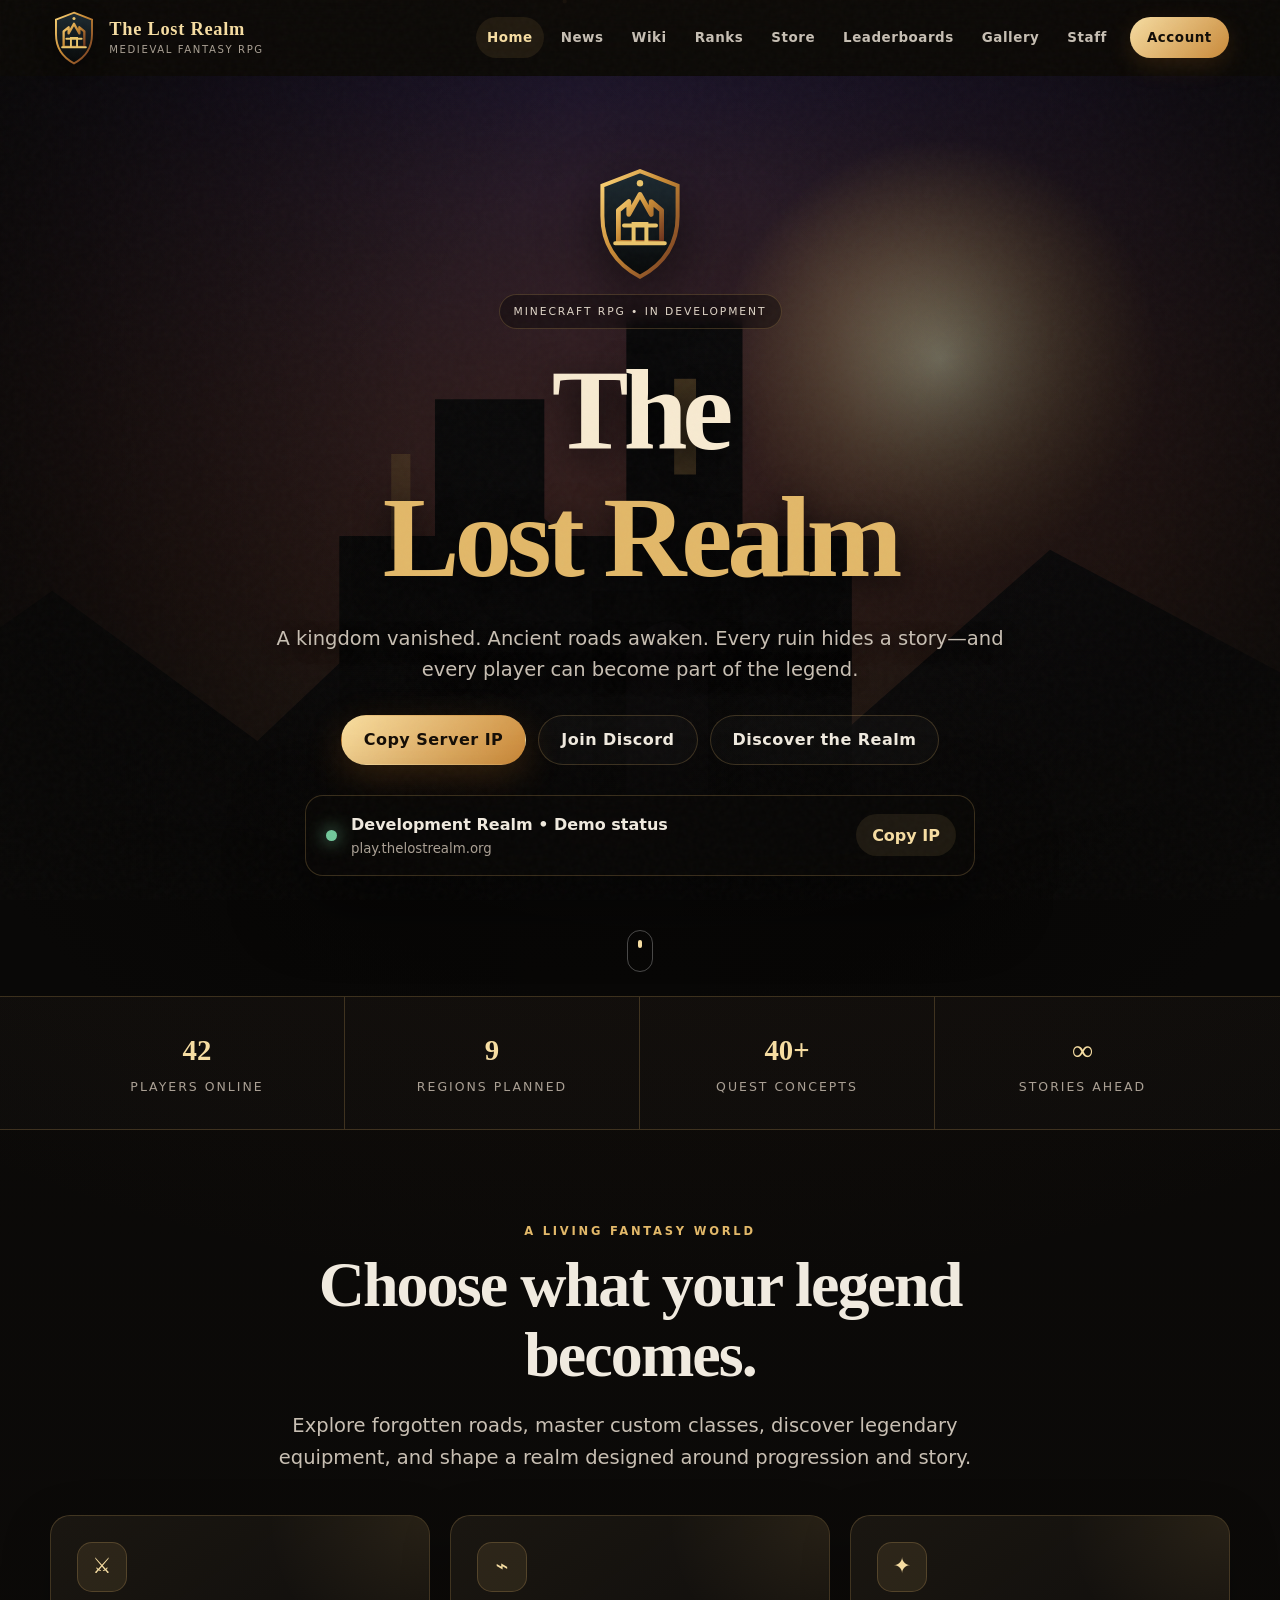
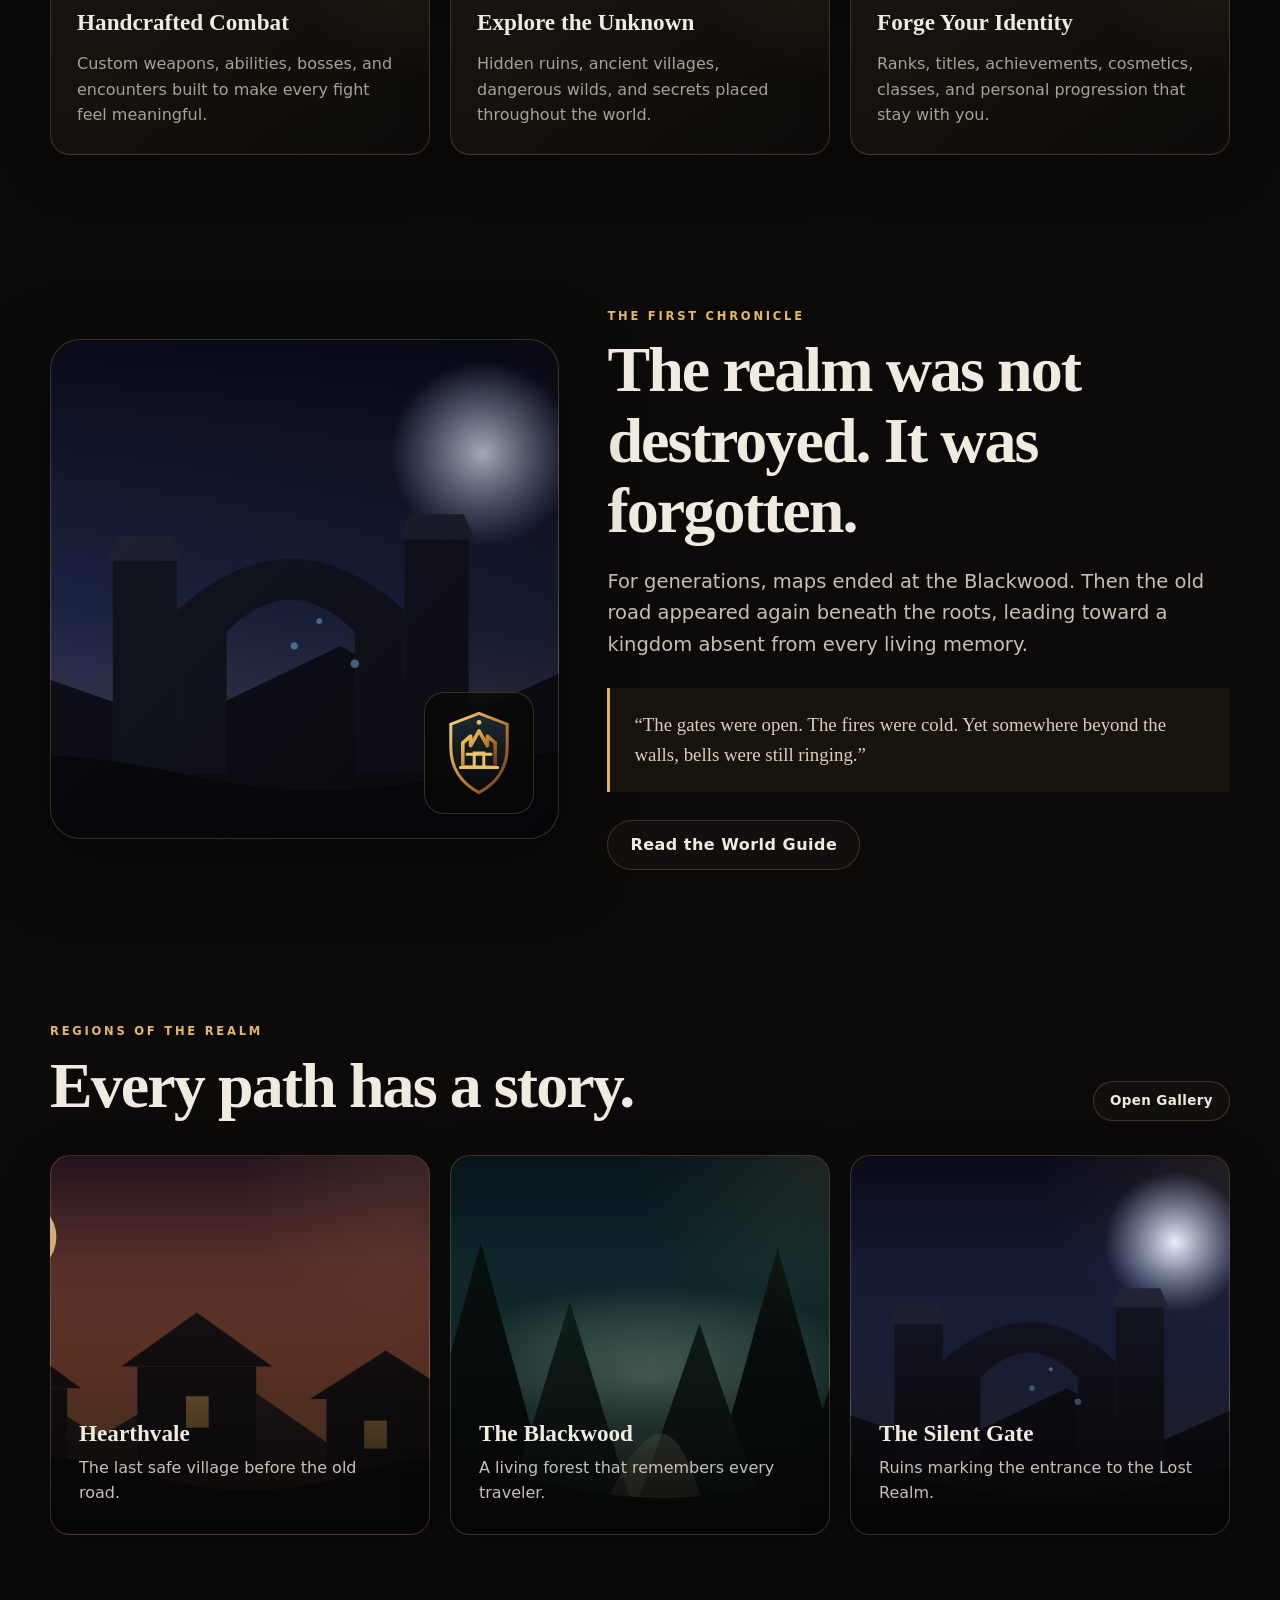
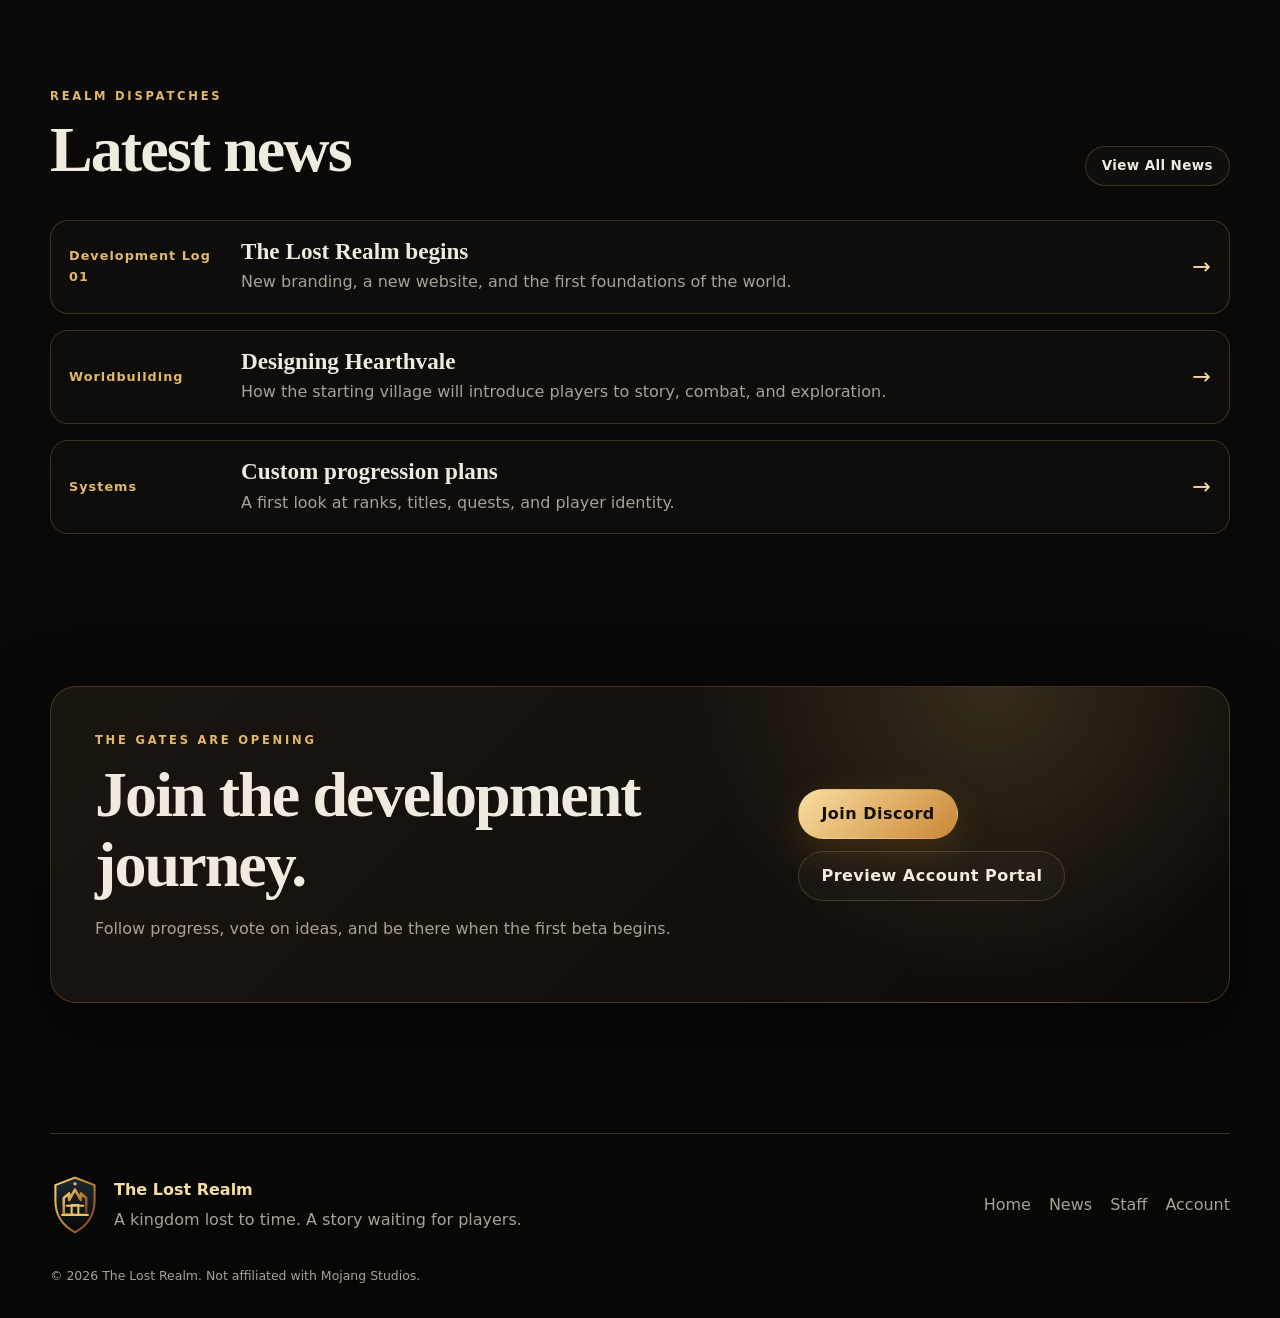
==== frontend/index.html @ c4fd6d27 "Add files via upload" ====
<!doctype html>
<html lang="en">
<head>
  <meta charset="utf-8">
  <meta name="viewport" content="width=device-width, initial-scale=1">
  <meta name="theme-color" content="#0d0a09">
  <meta name="description" content="The Lost Realm — a handcrafted medieval fantasy Minecraft RPG.">
  <title>Home | The Lost Realm</title>
  <link rel="icon" href="assets/img/favicon.svg" type="image/svg+xml">
  <link rel="stylesheet" href="assets/css/main.css">

</head>
<body class="home-page">
  <canvas id="ember-canvas" aria-hidden="true"></canvas>
  <div class="site-noise" aria-hidden="true"></div>

  <header class="site-header" id="site-header">
    <a class="brand" href="index.html" aria-label="The Lost Realm home">
      <img src="assets/img/crest.svg" alt="">
      <span>
        <strong>The Lost Realm</strong>
        <small>Medieval Fantasy RPG</small>
      </span>
    </a>

    <button class="nav-toggle" id="nav-toggle" aria-expanded="false" aria-controls="main-nav">
      <span></span><span></span><span></span>
      <span class="sr-only">Toggle navigation</span>
    </button>

    <nav class="main-nav" id="main-nav">
      <a class="active" href="index.html">Home</a><a href="news.html">News</a><a href="wiki.html">Wiki</a><a href="ranks.html">Ranks</a><a href="store.html">Store</a><a href="leaderboards.html">Leaderboards</a><a href="gallery.html">Gallery</a><a href="staff.html">Staff</a>
      <a class="account-link" href="account.html">Account</a>
    </nav>
  </header>

  <main>

<section class="hero">
  <div class="hero-content">
    <img class="hero-crest" src="assets/img/crest.svg" alt="">
    <span class="hero-kicker">Minecraft RPG • In Development</span>
    <h1>The <span>Lost Realm</span></h1>
    <p class="lead">A kingdom vanished. Ancient roads awaken. Every ruin hides a story—and every player can become part of the legend.</p>

    <div class="inline-actions hero-actions">
      <button class="button" data-copy-ip>Copy Server IP</button>
      <a class="button-ghost" data-discord href="#">Join Discord</a>
      <a class="button-ghost" href="#discover">Discover the Realm</a>
    </div>

    <div class="realm-status">
      <div class="status-main">
        <span class="status-orb" data-status-orb></span>
        <div class="status-copy">
          <strong data-server-status>Checking the realm...</strong>
          <small data-server-ip>play.thelostrealm.org</small>
        </div>
      </div>
      <button class="copy-ip" data-copy-ip>Copy IP</button>
    </div>
  </div>
  <a class="scroll-mark" href="#discover" aria-label="Scroll to discover"></a>
</section>

<section class="stat-strip">
  <div class="container stats">
    <div class="stat"><strong data-online-count>42</strong><span>Players Online</span></div>
    <div class="stat"><strong>9</strong><span>Regions Planned</span></div>
    <div class="stat"><strong>40+</strong><span>Quest Concepts</span></div>
    <div class="stat"><strong>∞</strong><span>Stories Ahead</span></div>
  </div>
</section>

<section class="section" id="discover">
  <div class="container">
    <div class="section-head center reveal">
      <p class="eyebrow">A living fantasy world</p>
      <h2>Choose what your legend becomes.</h2>
      <p class="lead">Explore forgotten roads, master custom classes, discover legendary equipment, and shape a realm designed around progression and story.</p>
    </div>

    <div class="grid-3">
      <article class="card reveal">
        <div class="card-icon">⚔</div>
        <h3>Handcrafted Combat</h3>
        <p>Custom weapons, abilities, bosses, and encounters built to make every fight feel meaningful.</p>
      </article>
      <article class="card reveal">
        <div class="card-icon">⌁</div>
        <h3>Explore the Unknown</h3>
        <p>Hidden ruins, ancient villages, dangerous wilds, and secrets placed throughout the world.</p>
      </article>
      <article class="card reveal">
        <div class="card-icon">✦</div>
        <h3>Forge Your Identity</h3>
        <p>Ranks, titles, achievements, cosmetics, classes, and personal progression that stay with you.</p>
      </article>
    </div>
  </div>
</section>

<section class="section compact">
  <div class="container lore-block">
    <div class="lore-art reveal">
      <img class="lore-seal" src="assets/img/crest.svg" alt="">
    </div>
    <div class="lore-copy reveal">
      <p class="eyebrow">The first chronicle</p>
      <h2>The realm was not destroyed. It was forgotten.</h2>
      <p class="lead">For generations, maps ended at the Blackwood. Then the old road appeared again beneath the roots, leading toward a kingdom absent from every living memory.</p>
      <blockquote>“The gates were open. The fires were cold. Yet somewhere beyond the walls, bells were still ringing.”</blockquote>
      <a class="button-ghost" href="wiki.html">Read the World Guide</a>
    </div>
  </div>
</section>

<section class="section">
  <div class="container">
    <div class="section-head reveal">
      <div>
        <p class="eyebrow">Regions of the realm</p>
        <h2>Every path has a story.</h2>
      </div>
      <a class="button-ghost button-small" href="gallery.html">Open Gallery</a>
    </div>

    <div class="grid-3">
      <article class="card scene-card reveal" style="background-image:url('assets/img/scene-village.svg')">
        <div><h3>Hearthvale</h3><p>The last safe village before the old road.</p></div>
      </article>
      <article class="card scene-card reveal" style="background-image:url('assets/img/scene-forest.svg')">
        <div><h3>The Blackwood</h3><p>A living forest that remembers every traveler.</p></div>
      </article>
      <article class="card scene-card reveal" style="background-image:url('assets/img/scene-ruins.svg')">
        <div><h3>The Silent Gate</h3><p>Ruins marking the entrance to the Lost Realm.</p></div>
      </article>
    </div>
  </div>
</section>

<section class="section compact">
  <div class="container">
    <div class="section-head reveal">
      <div>
        <p class="eyebrow">Realm dispatches</p>
        <h2>Latest news</h2>
      </div>
      <a class="button-ghost button-small" href="news.html">View All News</a>
    </div>

    <div class="news-list">
      <a class="news-row reveal" href="news.html">
        <time>Development Log 01</time>
        <div><h3>The Lost Realm begins</h3><p>New branding, a new website, and the first foundations of the world.</p></div>
        <span class="arrow">→</span>
      </a>
      <a class="news-row reveal" href="news.html">
        <time>Worldbuilding</time>
        <div><h3>Designing Hearthvale</h3><p>How the starting village will introduce players to story, combat, and exploration.</p></div>
        <span class="arrow">→</span>
      </a>
      <a class="news-row reveal" href="news.html">
        <time>Systems</time>
        <div><h3>Custom progression plans</h3><p>A first look at ranks, titles, quests, and player identity.</p></div>
        <span class="arrow">→</span>
      </a>
    </div>
  </div>
</section>

<section class="section">
  <div class="container cta-band reveal">
    <div>
      <p class="eyebrow">The gates are opening</p>
      <h2>Join the development journey.</h2>
      <p class="muted">Follow progress, vote on ideas, and be there when the first beta begins.</p>
    </div>
    <div class="inline-actions">
      <a class="button" data-discord href="#">Join Discord</a>
      <a class="button-ghost" href="account.html">Preview Account Portal</a>
    </div>
  </div>
</section>

  </main>

  <footer class="site-footer">
    <div>
      <img src="assets/img/crest.svg" alt="">
      <div>
        <strong>The Lost Realm</strong>
        <p>A kingdom lost to time. A story waiting for players.</p>
      </div>
    </div>
    <nav aria-label="Footer">
      <a href="index.html">Home</a>
      <a href="news.html">News</a>
      <a href="staff.html">Staff</a>
      <a href="account.html">Account</a>
    </nav>
    <p class="copyright">© <span id="year"></span> The Lost Realm. Not affiliated with Mojang Studios.</p>
  </footer>

  <div class="toast" id="toast" role="status" aria-live="polite"></div>

  <script src="assets/js/config.js"></script>
  <script src="assets/js/app.js"></script>

</body>
</html>
---- frontend/assets/css/main.css ----
:root {
  --bg: #090807;
  --bg-soft: #11100e;
  --panel: rgba(22, 19, 16, .86);
  --panel-strong: #191510;
  --line: rgba(226, 184, 105, .22);
  --gold: #e2b869;
  --gold-light: #f6dda2;
  --copper: #a95c36;
  --blue: #73b6c9;
  --green: #72c89b;
  --red: #d07063;
  --text: #f0eadf;
  --muted: #aaa094;
  --shadow: 0 24px 70px rgba(0,0,0,.52);
  --radius: 20px;
  --header-height: 76px;
}

* { box-sizing: border-box; }
html { scroll-behavior: smooth; }
body {
  margin: 0;
  min-height: 100vh;
  background:
    radial-gradient(circle at 50% -10%, rgba(133, 74, 37, .22), transparent 35%),
    linear-gradient(#090807, #0d0b09 55%, #070706);
  color: var(--text);
  font-family: Inter, ui-sans-serif, system-ui, -apple-system, BlinkMacSystemFont, "Segoe UI", sans-serif;
  line-height: 1.6;
  overflow-x: hidden;
}
body::before {
  content: "";
  position: fixed;
  inset: 0;
  pointer-events: none;
  background:
    linear-gradient(90deg, rgba(255,255,255,.018) 1px, transparent 1px),
    linear-gradient(rgba(255,255,255,.014) 1px, transparent 1px);
  background-size: 42px 42px;
  mask-image: linear-gradient(to bottom, black, transparent 80%);
  z-index: -1;
}
img { max-width: 100%; display: block; }
a { color: inherit; text-decoration: none; }
button, input, textarea, select { font: inherit; }
button { cursor: pointer; }
.sr-only { position: absolute; width: 1px; height: 1px; overflow: hidden; clip: rect(0,0,0,0); white-space: nowrap; }
.hidden { display: none !important; }

#ember-canvas {
  position: fixed;
  inset: 0;
  z-index: -3;
  width: 100%;
  height: 100%;
  pointer-events: none;
}
.site-noise {
  position: fixed;
  inset: 0;
  pointer-events: none;
  z-index: 999;
  opacity: .045;
  background-image: url("data:image/svg+xml,%3Csvg viewBox='0 0 180 180' xmlns='http://www.w3.org/2000/svg'%3E%3Cfilter id='n'%3E%3CfeTurbulence type='fractalNoise' baseFrequency='.9' numOctaves='4' stitchTiles='stitch'/%3E%3C/filter%3E%3Crect width='100%25' height='100%25' filter='url(%23n)' opacity='.55'/%3E%3C/svg%3E");
}

.site-header {
  position: sticky;
  top: 0;
  z-index: 50;
  min-height: var(--header-height);
  padding: 10px clamp(18px, 4vw, 64px);
  display: flex;
  align-items: center;
  justify-content: space-between;
  gap: 26px;
  background: rgba(8, 7, 6, .72);
  border-bottom: 1px solid transparent;
  backdrop-filter: blur(18px);
  transition: border-color .25s, background .25s;
}
.site-header.scrolled {
  border-color: var(--line);
  background: rgba(8, 7, 6, .9);
}
.brand { display: flex; align-items: center; gap: 12px; min-width: max-content; }
.brand img { width: 46px; height: 54px; filter: drop-shadow(0 6px 10px rgba(0,0,0,.45)); }
.brand span { display: grid; line-height: 1.08; }
.brand strong { font-family: Georgia, "Times New Roman", serif; color: var(--gold-light); font-size: 1.15rem; letter-spacing: .04em; }
.brand small { margin-top: 5px; color: var(--muted); text-transform: uppercase; letter-spacing: .16em; font-size: .63rem; }

.main-nav { display: flex; align-items: center; gap: 6px; }
.main-nav a {
  padding: 10px 11px;
  color: #c7bfb4;
  font-size: .84rem;
  font-weight: 700;
  letter-spacing: .04em;
  border-radius: 999px;
  transition: .2s ease;
}
.main-nav a:hover, .main-nav a.active { color: var(--gold-light); background: rgba(226,184,105,.09); }
.main-nav .account-link {
  margin-left: 6px;
  padding-inline: 17px;
  color: #120d07;
  background: linear-gradient(135deg, var(--gold-light), #c98939);
  box-shadow: 0 8px 24px rgba(183, 113, 38, .18);
}
.main-nav .account-link:hover { color: #120d07; transform: translateY(-1px); background: linear-gradient(135deg, #ffe7ac, #dfa44e); }

.nav-toggle { display: none; border: 0; background: transparent; padding: 9px; }
.nav-toggle span:not(.sr-only) { display: block; width: 25px; height: 2px; margin: 5px; background: var(--gold-light); transition: .2s; }

main { min-height: 70vh; }
.container { width: min(1180px, calc(100% - 36px)); margin-inline: auto; }
.narrow { width: min(850px, calc(100% - 36px)); margin-inline: auto; }
.section { padding: 92px 0; position: relative; }
.section.compact { padding: 60px 0; }
.section-head { display: flex; justify-content: space-between; align-items: end; gap: 24px; margin-bottom: 34px; }
.section-head.center { text-align: center; display: block; max-width: 760px; margin-inline: auto; margin-bottom: 42px; }
.eyebrow {
  color: var(--gold);
  font-size: .72rem;
  font-weight: 900;
  text-transform: uppercase;
  letter-spacing: .24em;
  margin: 0 0 10px;
}
h1, h2, h3, h4 { font-family: Georgia, "Times New Roman", serif; line-height: 1.1; margin: 0; }
h1 { font-size: clamp(3.2rem, 9vw, 7.8rem); letter-spacing: -.045em; }
h2 { font-size: clamp(2.1rem, 5vw, 4rem); letter-spacing: -.03em; }
h3 { font-size: 1.45rem; }
.lead { color: #c8bfb3; font-size: clamp(1rem, 2vw, 1.22rem); max-width: 730px; }
.muted { color: var(--muted); }
.gold { color: var(--gold-light); }

.button, .button-ghost, .button-small {
  display: inline-flex;
  align-items: center;
  justify-content: center;
  gap: 9px;
  min-height: 50px;
  padding: 0 22px;
  border-radius: 999px;
  border: 1px solid transparent;
  font-weight: 900;
  letter-spacing: .03em;
  transition: .22s ease;
}
.button {
  color: #150e07;
  background: linear-gradient(135deg, #f8dea0, #ca8736);
  box-shadow: 0 12px 36px rgba(178, 105, 31, .26);
}
.button:hover { transform: translateY(-2px); box-shadow: 0 18px 42px rgba(178,105,31,.34); }
.button-ghost { color: var(--text); border-color: var(--line); background: rgba(255,255,255,.025); }
.button-ghost:hover { border-color: rgba(226,184,105,.55); background: rgba(226,184,105,.08); transform: translateY(-2px); }
.button-small { min-height: 40px; padding-inline: 16px; font-size: .84rem; }
.inline-actions { display: flex; flex-wrap: wrap; gap: 12px; align-items: center; }

.hero {
  min-height: calc(100vh - var(--header-height));
  position: relative;
  display: grid;
  place-items: center;
  isolation: isolate;
  overflow: hidden;
  border-bottom: 1px solid var(--line);
}
.hero::before {
  content: "";
  position: absolute;
  inset: 0;
  z-index: -3;
  background:
    linear-gradient(to bottom, rgba(7,6,5,.18), #090807 96%),
    url("../img/scene-castle.svg") center 43% / cover no-repeat;
  filter: saturate(.88);
  transform: scale(1.04);
}
.hero::after {
  content: "";
  position: absolute;
  inset: 0;
  z-index: -2;
  background:
    radial-gradient(circle at 50% 35%, transparent 0 25%, rgba(5,4,3,.32) 60%, #090807 92%),
    linear-gradient(90deg, rgba(6,5,4,.6), transparent 45%, rgba(6,5,4,.36));
}
.hero-content {
  width: min(1120px, calc(100% - 36px));
  padding: 92px 0 120px;
  text-align: center;
}
.hero-crest { width: 96px; margin: 0 auto 14px; filter: drop-shadow(0 16px 28px rgba(0,0,0,.55)); animation: float 5s ease-in-out infinite; }
.hero-kicker { display: inline-flex; gap: 9px; align-items: center; padding: 8px 14px; border: 1px solid var(--line); border-radius: 999px; background: rgba(10,9,8,.42); backdrop-filter: blur(8px); text-transform: uppercase; letter-spacing: .18em; font-size: .67rem; color: #e0d6c8; }
.hero h1 { color: #f7ead1; text-shadow: 0 8px 35px rgba(0,0,0,.8); margin-top: 18px; }
.hero h1 span { display: block; color: var(--gold); }
.hero .lead { margin: 22px auto 0; text-shadow: 0 4px 16px rgba(0,0,0,.8); }
.hero-actions { margin-top: 30px; justify-content: center; }
.realm-status {
  width: min(670px, 100%);
  margin: 30px auto 0;
  display: grid;
  grid-template-columns: 1fr auto;
  gap: 20px;
  align-items: center;
  text-align: left;
  padding: 16px 18px 16px 20px;
  border: 1px solid var(--line);
  border-radius: 18px;
  background: rgba(9,8,7,.68);
  backdrop-filter: blur(14px);
  box-shadow: var(--shadow);
}
.status-main { display: flex; align-items: center; gap: 14px; min-width: 0; }
.status-orb { width: 11px; height: 11px; border-radius: 50%; background: var(--green); box-shadow: 0 0 18px var(--green); flex: 0 0 auto; }
.status-orb.offline { background: var(--red); box-shadow: 0 0 18px var(--red); }
.status-copy { min-width: 0; }
.status-copy strong { display: block; }
.status-copy small { color: var(--muted); display: block; overflow: hidden; text-overflow: ellipsis; }
.copy-ip { border: 0; min-height: 42px; padding: 0 16px; border-radius: 999px; color: var(--gold-light); background: rgba(226,184,105,.1); font-weight: 900; }
.scroll-mark { position: absolute; bottom: 24px; left: 50%; transform: translateX(-50%); width: 26px; height: 42px; border: 1px solid rgba(255,255,255,.27); border-radius: 20px; }
.scroll-mark::after { content: ""; position: absolute; left: 50%; top: 9px; width: 4px; height: 8px; border-radius: 99px; background: var(--gold-light); transform: translateX(-50%); animation: scrollDot 1.8s infinite; }

.stat-strip { border-bottom: 1px solid var(--line); background: rgba(255,255,255,.015); }
.stats { display: grid; grid-template-columns: repeat(4, 1fr); }
.stat { padding: 30px 24px; text-align: center; border-right: 1px solid var(--line); }
.stat:last-child { border-right: 0; }
.stat strong { display: block; font-family: Georgia, serif; color: var(--gold-light); font-size: 1.8rem; }
.stat span { color: var(--muted); font-size: .78rem; text-transform: uppercase; letter-spacing: .16em; }

.grid-3 { display: grid; grid-template-columns: repeat(3, 1fr); gap: 20px; }
.grid-4 { display: grid; grid-template-columns: repeat(4, 1fr); gap: 18px; }
.card {
  position: relative;
  padding: 26px;
  border: 1px solid var(--line);
  border-radius: var(--radius);
  background: linear-gradient(145deg, rgba(28,24,19,.9), rgba(14,12,10,.84));
  box-shadow: 0 14px 50px rgba(0,0,0,.22);
  overflow: hidden;
  transition: transform .25s, border-color .25s;
}
.card::before {
  content: "";
  position: absolute;
  inset: 0;
  pointer-events: none;
  background: radial-gradient(circle at top right, rgba(226,184,105,.1), transparent 36%);
}
.card:hover { transform: translateY(-5px); border-color: rgba(226,184,105,.45); }
.card-icon { width: 50px; height: 50px; display: grid; place-items: center; border-radius: 15px; margin-bottom: 18px; color: var(--gold-light); background: rgba(226,184,105,.1); border: 1px solid rgba(226,184,105,.22); font-size: 1.35rem; }
.card p { color: var(--muted); margin-bottom: 0; }

.scene-card {
  min-height: 380px;
  display: flex;
  align-items: end;
  padding: 0;
  background-size: cover;
  background-position: center;
}
.scene-card::after { content: ""; position: absolute; inset: 0; background: linear-gradient(transparent 28%, rgba(6,5,5,.94)); }
.scene-card > div { position: relative; z-index: 1; padding: 28px; }
.scene-card p { color: #c9c0b4; margin: 8px 0 0; }

.lore-block {
  display: grid;
  grid-template-columns: .9fr 1.1fr;
  gap: 48px;
  align-items: center;
}
.lore-art { position: relative; min-height: 500px; border-radius: 30px; background: url("../img/scene-ruins.svg") center/cover; border: 1px solid var(--line); box-shadow: var(--shadow); overflow: hidden; }
.lore-art::after { content: ""; position: absolute; inset: 0; background: linear-gradient(135deg, transparent, rgba(4,3,3,.56)); }
.lore-seal { position: absolute; z-index: 1; right: 24px; bottom: 24px; width: 110px; padding: 18px; background: rgba(9,8,7,.78); border: 1px solid var(--line); border-radius: 20px; backdrop-filter: blur(12px); }
.lore-copy blockquote { margin: 28px 0; padding: 22px 24px; border-left: 3px solid var(--gold); background: rgba(226,184,105,.05); color: #d9cebe; font-family: Georgia, serif; font-size: 1.18rem; }

.news-list { display: grid; gap: 16px; }
.news-row { display: grid; grid-template-columns: 150px 1fr auto; gap: 22px; align-items: center; padding: 18px; border: 1px solid var(--line); border-radius: 18px; background: rgba(255,255,255,.018); transition: .2s; }
.news-row:hover { border-color: rgba(226,184,105,.42); transform: translateX(4px); }
.news-row time { color: var(--gold); font-size: .8rem; font-weight: 900; letter-spacing: .08em; }
.news-row p { margin: 5px 0 0; color: var(--muted); }
.news-row .arrow { color: var(--gold-light); font-size: 1.4rem; }

.page-hero {
  padding: 105px 0 72px;
  position: relative;
  border-bottom: 1px solid var(--line);
  overflow: hidden;
}
.page-hero::before { content: ""; position: absolute; inset: 0; z-index: -1; background: radial-gradient(circle at 75% 15%, rgba(115,182,201,.14), transparent 28%), radial-gradient(circle at 20% 0%, rgba(226,184,105,.16), transparent 32%); }
.page-hero h1 { font-size: clamp(3rem, 7vw, 6rem); color: #f3e8d7; }
.page-hero .lead { margin-top: 16px; }

.rank-grid { display: grid; grid-template-columns: repeat(4, 1fr); gap: 18px; }
.rank-card { min-height: 330px; display: flex; flex-direction: column; }
.rank-card .rank-mark { width: 70px; height: 70px; border-radius: 22px; display: grid; place-items: center; margin-bottom: 22px; font-family: Georgia, serif; font-size: 1.65rem; color: #0c0a08; background: var(--rank-color, var(--gold)); box-shadow: 0 0 30px color-mix(in srgb, var(--rank-color, var(--gold)) 35%, transparent); }
.rank-card ul { color: var(--muted); padding-left: 18px; margin: 16px 0 22px; }
.rank-card .button-small { margin-top: auto; align-self: flex-start; border: 1px solid var(--line); background: rgba(255,255,255,.03); color: var(--text); }

.table-wrap { overflow-x: auto; border: 1px solid var(--line); border-radius: 20px; background: rgba(255,255,255,.015); }
.realm-table { width: 100%; border-collapse: collapse; min-width: 720px; }
.realm-table th, .realm-table td { padding: 17px 18px; text-align: left; border-bottom: 1px solid var(--line); }
.realm-table th { color: var(--gold); font-size: .76rem; text-transform: uppercase; letter-spacing: .12em; }
.realm-table tr:last-child td { border-bottom: 0; }
.realm-table tbody tr:hover { background: rgba(226,184,105,.04); }
.player-cell { display: flex; align-items: center; gap: 12px; }
.player-avatar { width: 40px; height: 40px; border-radius: 10px; background: linear-gradient(135deg, #385d66, #1a2630); border: 1px solid var(--line); display: grid; place-items: center; color: var(--gold-light); font-weight: 900; }

.tabs { display: flex; flex-wrap: wrap; gap: 8px; margin-bottom: 22px; }
.tab { border: 1px solid var(--line); background: rgba(255,255,255,.02); color: var(--muted); padding: 10px 15px; border-radius: 999px; font-weight: 800; }
.tab.active, .tab:hover { color: var(--gold-light); border-color: rgba(226,184,105,.48); background: rgba(226,184,105,.08); }

.gallery-grid { display: grid; grid-template-columns: repeat(12, 1fr); gap: 18px; }
.gallery-item { grid-column: span 6; min-height: 360px; position: relative; border-radius: 22px; border: 1px solid var(--line); overflow: hidden; background-size: cover; background-position: center; box-shadow: var(--shadow); }
.gallery-item.wide { grid-column: span 12; min-height: 470px; }
.gallery-item::after { content: ""; position: absolute; inset: 0; background: linear-gradient(transparent 50%, rgba(5,4,4,.9)); }
.gallery-item > div { position: absolute; z-index: 1; left: 24px; right: 24px; bottom: 22px; }
.gallery-item p { color: var(--muted); margin: 6px 0 0; }

.staff-grid { display: grid; grid-template-columns: repeat(3, 1fr); gap: 20px; }
.staff-card { text-align: center; padding-top: 32px; }
.staff-head { width: 94px; height: 94px; margin: 0 auto 18px; border-radius: 24px; display: grid; place-items: center; color: var(--gold-light); background: linear-gradient(145deg, #24363d, #11181b); border: 1px solid rgba(115,182,201,.28); font-size: 1.8rem; font-weight: 900; box-shadow: 0 16px 40px rgba(0,0,0,.32); }
.role { display: inline-block; margin-top: 9px; color: var(--gold); text-transform: uppercase; font-size: .69rem; letter-spacing: .18em; font-weight: 900; }

.store-grid { display: grid; grid-template-columns: repeat(4, 1fr); gap: 18px; align-items: stretch; }
.store-card { display: flex; flex-direction: column; min-height: 430px; }
.store-card.featured { border-color: rgba(226,184,105,.6); transform: translateY(-10px); }
.store-card.featured::after { content: "POPULAR"; position: absolute; right: 18px; top: 18px; padding: 6px 10px; border-radius: 999px; color: #120d07; background: var(--gold-light); font-size: .65rem; font-weight: 1000; letter-spacing: .13em; }
.price { font-family: Georgia, serif; font-size: 2.5rem; color: var(--gold-light); margin: 18px 0 8px; }
.price small { font-family: inherit; font-size: .9rem; color: var(--muted); }
.store-card ul { color: var(--muted); padding-left: 18px; }
.store-card .button { margin-top: auto; }

.wiki-layout { display: grid; grid-template-columns: 260px 1fr; gap: 28px; align-items: start; }
.wiki-nav { position: sticky; top: 96px; }
.wiki-nav a { display: block; padding: 10px 12px; border-radius: 10px; color: var(--muted); }
.wiki-nav a:hover { color: var(--gold-light); background: rgba(226,184,105,.07); }
.wiki-content article { margin-bottom: 24px; }
.wiki-content article h3 { margin-bottom: 10px; }
.wiki-content article p { color: var(--muted); }

.account-shell { display: grid; grid-template-columns: 330px 1fr; gap: 24px; align-items: start; }
.profile-card { position: sticky; top: 96px; text-align: center; }
.profile-avatar { width: 130px; height: 130px; margin: 0 auto 18px; border-radius: 28px; background: linear-gradient(145deg, #24414b, #101a1d); border: 1px solid rgba(115,182,201,.28); display: grid; place-items: center; font-family: Georgia, serif; font-size: 2.5rem; color: var(--gold-light); box-shadow: 0 20px 45px rgba(0,0,0,.4); }
.profile-badges { display: flex; gap: 8px; justify-content: center; flex-wrap: wrap; margin-top: 14px; }
.badge { padding: 7px 10px; border-radius: 999px; border: 1px solid var(--line); color: var(--gold-light); background: rgba(226,184,105,.06); font-size: .73rem; font-weight: 900; }
.dashboard-grid { display: grid; grid-template-columns: repeat(2, 1fr); gap: 18px; }
.metric { padding: 22px; border: 1px solid var(--line); border-radius: 18px; background: rgba(255,255,255,.018); }
.metric strong { display: block; color: var(--gold-light); font-family: Georgia, serif; font-size: 2rem; }
.metric span { color: var(--muted); font-size: .78rem; text-transform: uppercase; letter-spacing: .12em; }
.portal-form { display: grid; gap: 12px; margin-top: 20px; }
.field { display: grid; gap: 7px; }
.field label { color: var(--muted); font-size: .82rem; font-weight: 800; }
.field input, .field textarea {
  width: 100%;
  border: 1px solid var(--line);
  background: rgba(0,0,0,.26);
  color: var(--text);
  border-radius: 13px;
  padding: 13px 14px;
  outline: none;
}
.field input:focus, .field textarea:focus { border-color: rgba(226,184,105,.62); box-shadow: 0 0 0 3px rgba(226,184,105,.08); }

.callout {
  padding: 24px;
  border: 1px solid rgba(115,182,201,.28);
  border-radius: 20px;
  background: linear-gradient(135deg, rgba(45,81,90,.2), rgba(14,17,18,.5));
}
.callout strong { color: #b8e7f0; }

.cta-band {
  padding: 44px;
  display: flex;
  justify-content: space-between;
  align-items: center;
  gap: 25px;
  border: 1px solid var(--line);
  border-radius: 26px;
  background:
    radial-gradient(circle at 80% 0%, rgba(226,184,105,.17), transparent 30%),
    linear-gradient(135deg, #1b1510, #0d0b09);
  box-shadow: var(--shadow);
}

.site-footer {
  width: min(1180px, calc(100% - 36px));
  margin: 38px auto 0;
  padding: 42px 0 32px;
  border-top: 1px solid var(--line);
  display: grid;
  grid-template-columns: 1.4fr auto;
  gap: 28px;
  color: var(--muted);
}
.site-footer > div { display: flex; gap: 14px; align-items: center; }
.site-footer img { width: 50px; }
.site-footer strong { color: var(--gold-light); }
.site-footer p { margin: 4px 0 0; }
.site-footer nav { display: flex; align-items: center; gap: 18px; }
.site-footer nav a:hover { color: var(--gold-light); }
.copyright { grid-column: 1 / -1; font-size: .78rem; }

.toast {
  position: fixed;
  z-index: 100;
  right: 20px;
  bottom: 20px;
  max-width: 360px;
  padding: 14px 18px;
  border: 1px solid var(--line);
  border-radius: 14px;
  color: var(--text);
  background: rgba(18,15,12,.94);
  box-shadow: var(--shadow);
  opacity: 0;
  transform: translateY(15px);
  pointer-events: none;
  transition: .25s;
}
.toast.show { opacity: 1; transform: translateY(0); }

.reveal { opacity: 0; transform: translateY(22px); transition: opacity .7s ease, transform .7s ease; }
.reveal.visible { opacity: 1; transform: none; }

@keyframes float { 50% { transform: translateY(-8px); } }
@keyframes scrollDot { 0% { opacity: 0; transform: translate(-50%, 0); } 35% { opacity: 1; } 100% { opacity: 0; transform: translate(-50%, 15px); } }

@media (max-width: 1080px) {
  .main-nav a { padding-inline: 8px; font-size: .78rem; }
  .rank-grid, .store-grid { grid-template-columns: repeat(2, 1fr); }
  .grid-4 { grid-template-columns: repeat(2, 1fr); }
}
@media (max-width: 900px) {
  .nav-toggle { display: block; }
  .main-nav {
    position: absolute;
    left: 18px;
    right: 18px;
    top: calc(100% + 8px);
    display: grid;
    padding: 14px;
    border: 1px solid var(--line);
    border-radius: 18px;
    background: rgba(9,8,7,.98);
    box-shadow: var(--shadow);
    opacity: 0;
    transform: translateY(-8px);
    pointer-events: none;
    transition: .2s;
  }
  .main-nav.open { opacity: 1; transform: none; pointer-events: auto; }
  .main-nav .account-link { margin: 4px 0 0; text-align: center; }
  .grid-3, .staff-grid { grid-template-columns: 1fr; }
  .lore-block, .account-shell { grid-template-columns: 1fr; }
  .profile-card, .wiki-nav { position: static; }
  .wiki-layout { grid-template-columns: 1fr; }
  .wiki-nav { display: flex; overflow-x: auto; gap: 5px; padding-bottom: 8px; }
  .wiki-nav a { min-width: max-content; }
  .site-footer { grid-template-columns: 1fr; }
  .copyright { grid-column: auto; }
}
@media (max-width: 680px) {
  .section { padding: 68px 0; }
  .site-header { padding-inline: 16px; }
  .brand small { display: none; }
  .hero-content { padding-top: 62px; }
  .realm-status { grid-template-columns: 1fr; text-align: center; }
  .status-main { justify-content: center; }
  .stats { grid-template-columns: repeat(2, 1fr); }
  .stat:nth-child(2) { border-right: 0; }
  .stat:nth-child(-n+2) { border-bottom: 1px solid var(--line); }
  .rank-grid, .store-grid, .grid-4, .dashboard-grid { grid-template-columns: 1fr; }
  .store-card.featured { transform: none; }
  .news-row { grid-template-columns: 1fr; gap: 5px; }
  .news-row .arrow { display: none; }
  .gallery-item, .gallery-item.wide { grid-column: span 12; min-height: 330px; }
  .cta-band { padding: 28px; align-items: flex-start; flex-direction: column; }
  .section-head { align-items: flex-start; flex-direction: column; }
  .site-footer nav { flex-wrap: wrap; }
}
@media (prefers-reduced-motion: reduce) {
  *, *::before, *::after { scroll-behavior: auto !important; animation-duration: .001ms !important; animation-iteration-count: 1 !important; transition-duration: .001ms !important; }
}
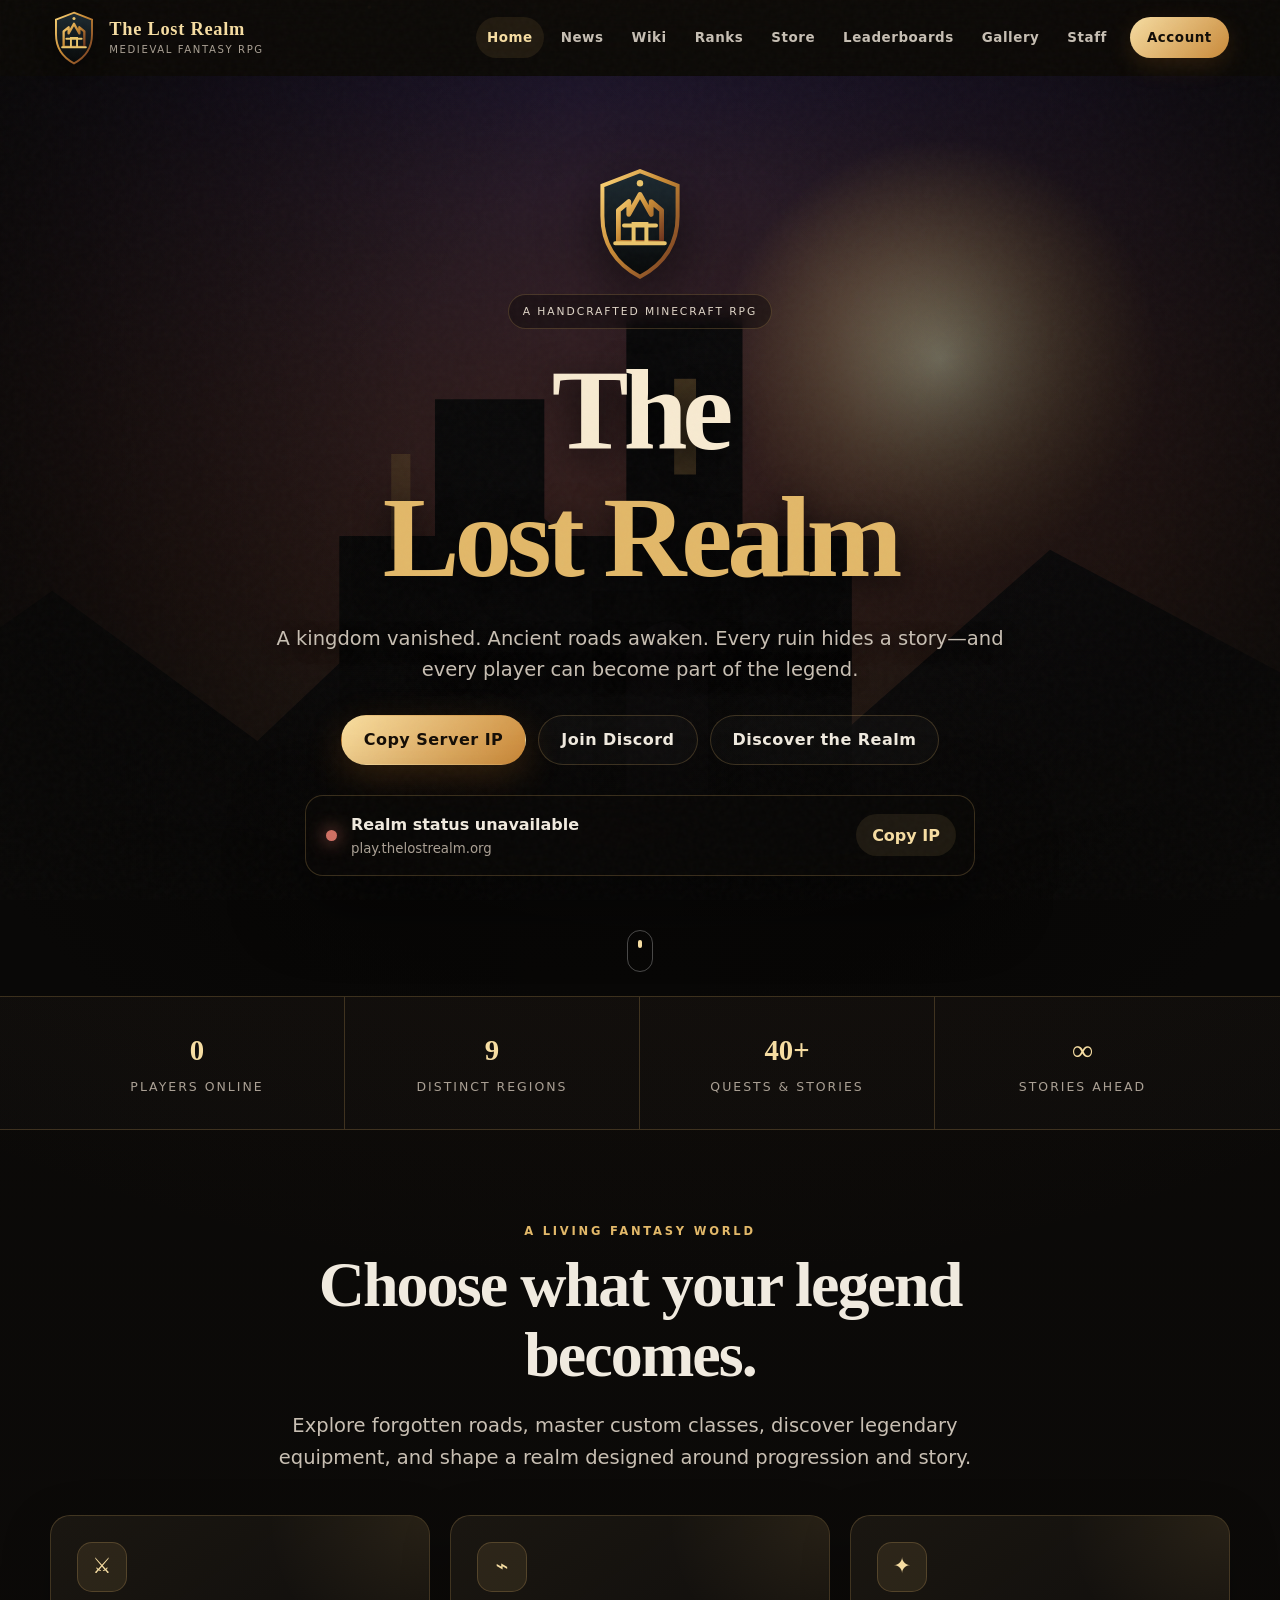
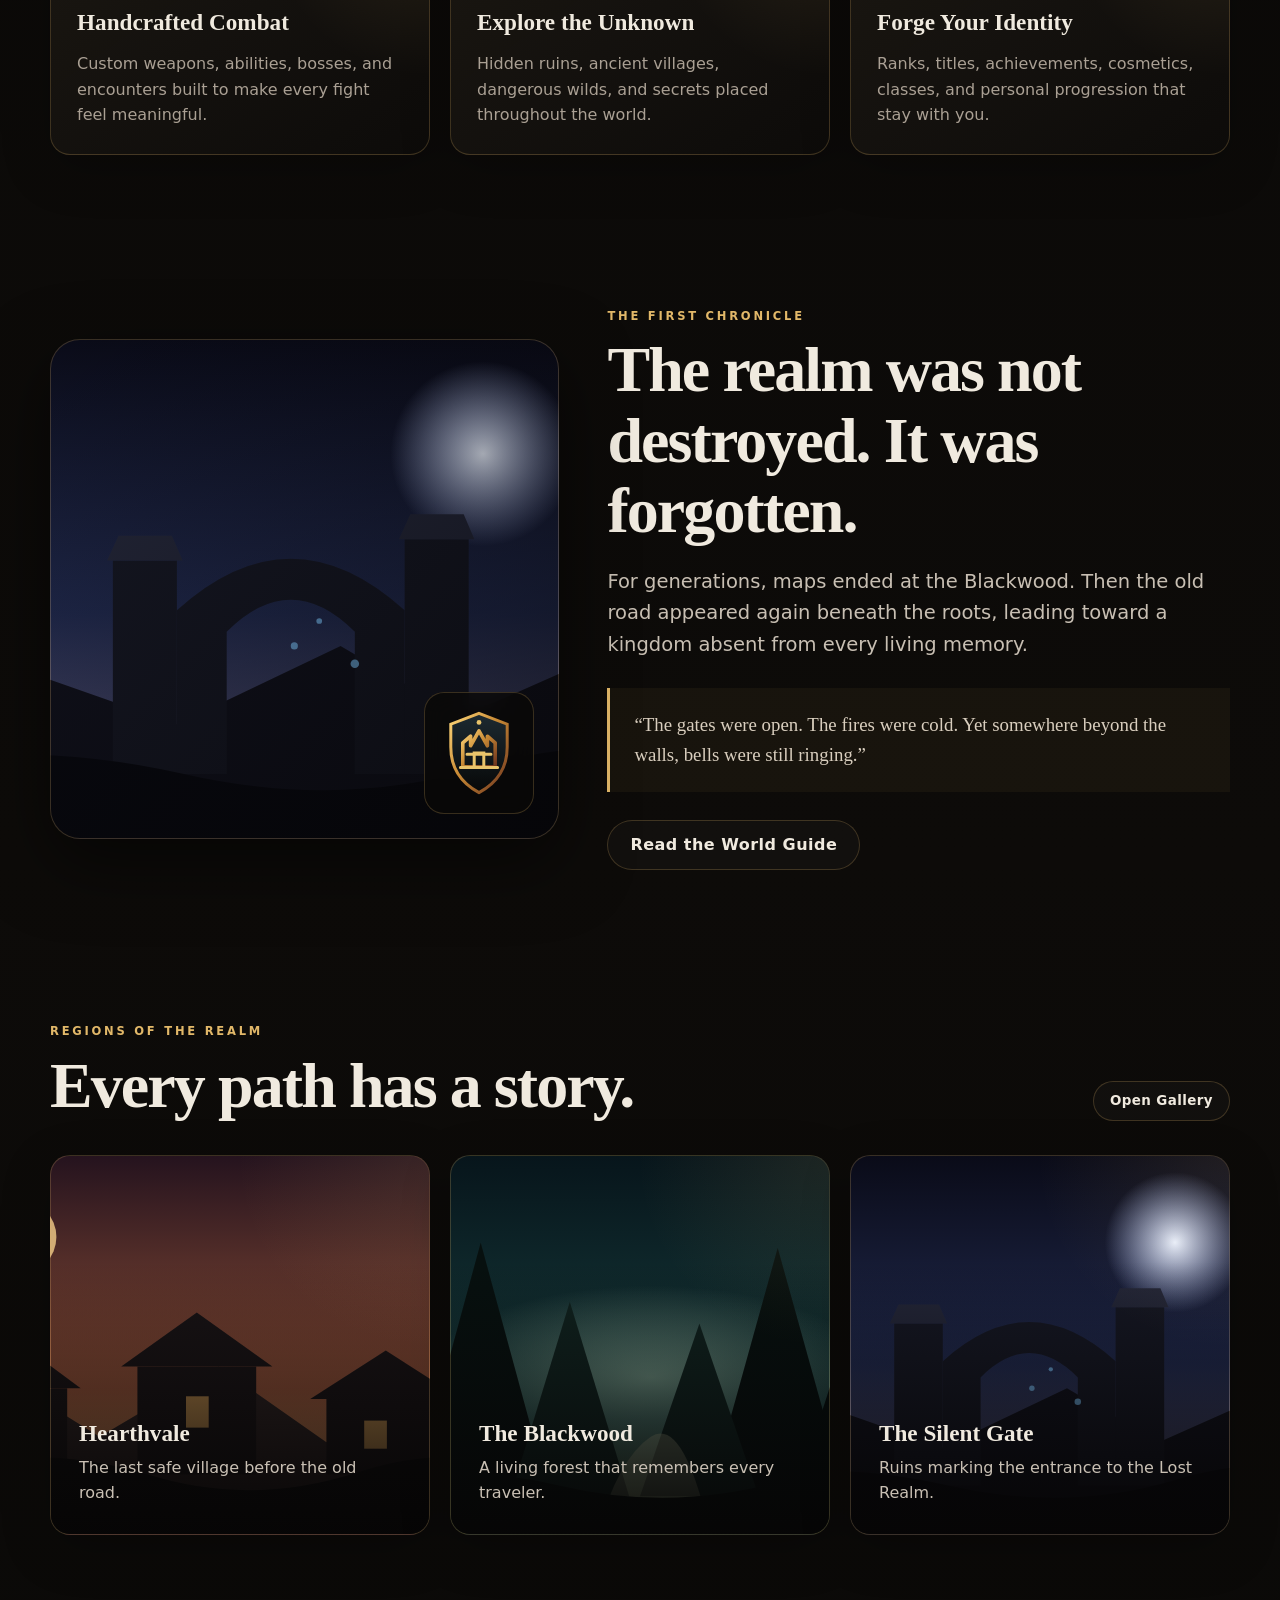
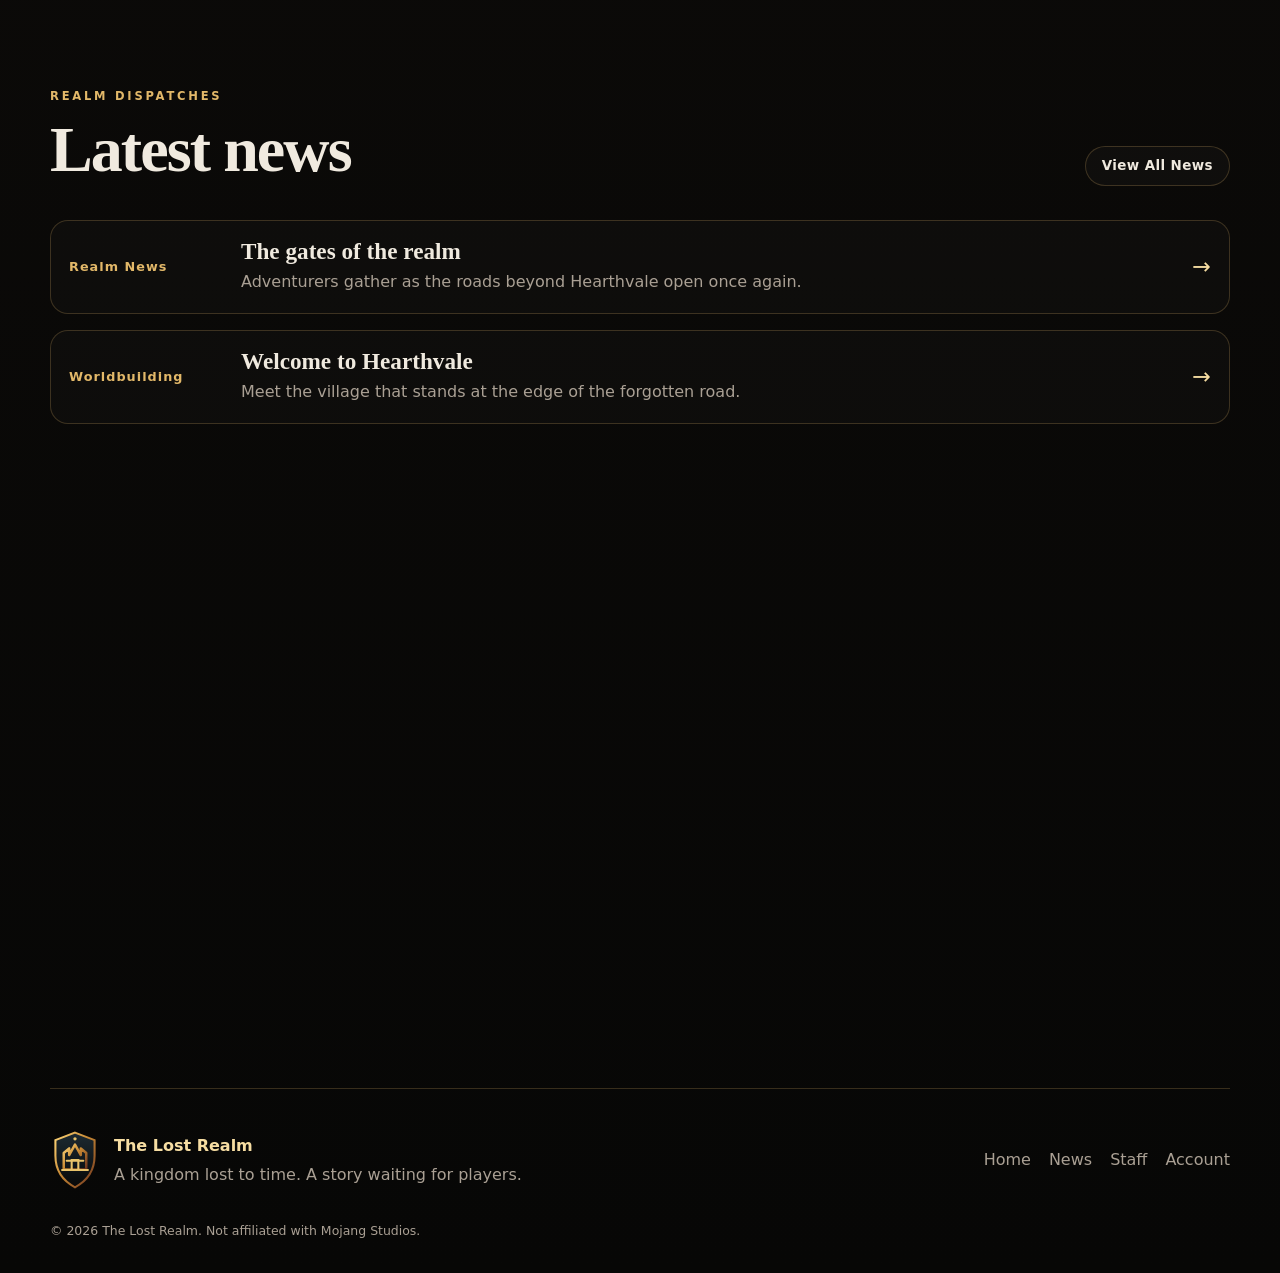
==== commit 996033e6: "Add files via upload" ====
--- a/frontend/index.html
+++ b/frontend/index.html
@@ -36,10 +36,10 @@
 
   <main>
 
-<section class="hero">
+<section class="hero" data-managed-image="home_hero">
   <div class="hero-content">
     <img class="hero-crest" src="assets/img/crest.svg" alt="">
-    <span class="hero-kicker">Minecraft RPG • In Development</span>
+    <span class="hero-kicker">A Handcrafted Minecraft RPG</span>
     <h1>The <span>Lost Realm</span></h1>
     <p class="lead">A kingdom vanished. Ancient roads awaken. Every ruin hides a story—and every player can become part of the legend.</p>
 
@@ -66,8 +66,8 @@
 <section class="stat-strip">
   <div class="container stats">
     <div class="stat"><strong data-online-count>42</strong><span>Players Online</span></div>
-    <div class="stat"><strong>9</strong><span>Regions Planned</span></div>
-    <div class="stat"><strong>40+</strong><span>Quest Concepts</span></div>
+    <div class="stat"><strong>9</strong><span>Distinct Regions</span></div>
+    <div class="stat"><strong>40+</strong><span>Quests & Stories</span></div>
     <div class="stat"><strong>∞</strong><span>Stories Ahead</span></div>
   </div>
 </section>
@@ -102,7 +102,7 @@
 
 <section class="section compact">
   <div class="container lore-block">
-    <div class="lore-art reveal">
+    <div class="lore-art reveal" data-managed-image="home_lore">
       <img class="lore-seal" src="assets/img/crest.svg" alt="">
     </div>
     <div class="lore-copy reveal">
@@ -126,13 +126,13 @@
     </div>
 
     <div class="grid-3">
-      <article class="card scene-card reveal" style="background-image:url('assets/img/scene-village.svg')">
+      <article class="card scene-card reveal" data-managed-image="region_hearthvale" style="background-image:url('assets/img/scene-village.svg')">
         <div><h3>Hearthvale</h3><p>The last safe village before the old road.</p></div>
       </article>
-      <article class="card scene-card reveal" style="background-image:url('assets/img/scene-forest.svg')">
+      <article class="card scene-card reveal" data-managed-image="region_blackwood" style="background-image:url('assets/img/scene-forest.svg')">
         <div><h3>The Blackwood</h3><p>A living forest that remembers every traveler.</p></div>
       </article>
-      <article class="card scene-card reveal" style="background-image:url('assets/img/scene-ruins.svg')">
+      <article class="card scene-card reveal" data-managed-image="region_silent_gate" style="background-image:url('assets/img/scene-ruins.svg')">
         <div><h3>The Silent Gate</h3><p>Ruins marking the entrance to the Lost Realm.</p></div>
       </article>
     </div>
@@ -151,18 +151,18 @@
 
     <div class="news-list">
       <a class="news-row reveal" href="news.html">
-        <time>Development Log 01</time>
-        <div><h3>The Lost Realm begins</h3><p>New branding, a new website, and the first foundations of the world.</p></div>
+        <time>Realm News</time>
+        <div><h3>The gates of the realm</h3><p>Adventurers gather as the roads beyond Hearthvale open once again.</p></div>
         <span class="arrow">→</span>
       </a>
       <a class="news-row reveal" href="news.html">
         <time>Worldbuilding</time>
-        <div><h3>Designing Hearthvale</h3><p>How the starting village will introduce players to story, combat, and exploration.</p></div>
+        <div><h3>Welcome to Hearthvale</h3><p>Meet the village that stands at the edge of the forgotten road.</p></div>
         <span class="arrow">→</span>
       </a>
       <a class="news-row reveal" href="news.html">
         <time>Systems</time>
-        <div><h3>Custom progression plans</h3><p>A first look at ranks, titles, quests, and player identity.</p></div>
+        <div><h3>Forge your identity</h3><p>Discover ranks, titles, quests, equipment, and achievements across the realm.</p></div>
         <span class="arrow">→</span>
       </a>
     </div>
@@ -172,13 +172,13 @@
 <section class="section">
   <div class="container cta-band reveal">
     <div>
-      <p class="eyebrow">The gates are opening</p>
-      <h2>Join the development journey.</h2>
-      <p class="muted">Follow progress, vote on ideas, and be there when the first beta begins.</p>
+      <p class="eyebrow">The road awaits</p>
+      <h2>Begin your legend.</h2>
+      <p class="muted">Join the community, meet other adventurers, and follow every dispatch from the realm.</p>
     </div>
     <div class="inline-actions">
       <a class="button" data-discord href="#">Join Discord</a>
-      <a class="button-ghost" href="account.html">Preview Account Portal</a>
+      <a class="button-ghost" href="account.html">Open Account Portal</a>
     </div>
   </div>
 </section>
--- a/frontend/assets/css/main.css
+++ b/frontend/assets/css/main.css
@@ -177,7 +177,7 @@
   z-index: -3;
   background:
     linear-gradient(to bottom, rgba(7,6,5,.18), #090807 96%),
-    url("../img/scene-castle.svg") center 43% / cover no-repeat;
+    var(--managed-image, url("../img/scene-castle.svg")) center 43% / cover no-repeat;
   filter: saturate(.88);
   transform: scale(1.04);
 }
@@ -488,3 +488,69 @@
 @media (prefers-reduced-motion: reduce) {
   *, *::before, *::after { scroll-behavior: auto !important; animation-duration: .001ms !important; animation-iteration-count: 1 !important; transition-duration: .001ms !important; }
 }
+
+
+/* Managed staff, social links, and administrator controls */
+.staff-head-image { object-fit: cover; }
+.staff-card p { color: var(--muted); }
+.staff-social {
+  display: inline-flex;
+  margin-top: 14px;
+  min-height: 38px;
+  align-items: center;
+  justify-content: center;
+  padding: 0 16px;
+  border: 1px solid rgba(208, 112, 99, .36);
+  border-radius: 999px;
+  color: #ffd5ce;
+  background: rgba(208, 112, 99, .08);
+  font-weight: 900;
+  font-size: .78rem;
+}
+.staff-social:hover { background: rgba(208, 112, 99, .16); transform: translateY(-1px); }
+.form-result { min-height: 1.4em; color: var(--green); }
+.form-result.error { color: #ff9d91; }
+.text-button { border: 0; background: transparent; color: var(--gold-light); font-weight: 800; }
+.danger-button { border: 1px solid rgba(208,112,99,.42); color: #ffd3cd; background: rgba(208,112,99,.1); border-radius: 999px; min-height: 40px; padding: 0 16px; font-weight: 900; }
+.account-loading-card { display: flex; align-items: center; gap: 18px; }
+.account-spinner { width: 34px; height: 34px; border: 3px solid rgba(226,184,105,.2); border-top-color: var(--gold); border-radius: 50%; animation: accountSpin .8s linear infinite; }
+@keyframes accountSpin { to { transform: rotate(360deg); } }
+.auth-layout { display: grid; grid-template-columns: minmax(0, 1.15fr) minmax(280px, .85fr); gap: 24px; }
+.auth-side { display: grid; gap: 18px; }
+.verification-heading, .panel-heading { display: flex; justify-content: space-between; align-items: flex-start; gap: 18px; }
+.account-panel { margin-top: 20px; }
+.account-state-pill { display: inline-flex; padding: 7px 11px; border: 1px solid var(--line); border-radius: 999px; color: var(--gold-light); background: rgba(226,184,105,.06); font-size: .72rem; font-weight: 900; }
+.linked-minecraft { display: flex; align-items: center; gap: 16px; }
+.linked-minecraft img { width: 72px; height: 72px; border-radius: 16px; }
+.account-details { display: grid; grid-template-columns: repeat(2, 1fr); gap: 14px; }
+.account-details div { padding: 14px; border: 1px solid var(--line); border-radius: 14px; background: rgba(255,255,255,.015); }
+.account-details dt { color: var(--muted); font-size: .76rem; text-transform: uppercase; letter-spacing: .11em; }
+.account-details dd { margin: 5px 0 0; overflow-wrap: anywhere; }
+.profile-avatar-image { object-fit: cover; }
+.admin-console { margin-top: 44px; }
+.admin-section-head { margin-bottom: 20px; }
+.admin-panel { margin-top: 22px; }
+.admin-summary-grid { margin-bottom: 20px; }
+.admin-form-grid { display: grid; grid-template-columns: repeat(2, minmax(0, 1fr)); gap: 14px; }
+.admin-span-2 { grid-column: span 2; }
+.field textarea, .field select { width: 100%; border: 1px solid var(--line); background: rgba(0,0,0,.26); color: var(--text); border-radius: 13px; padding: 13px 14px; outline: none; resize: vertical; }
+.field-help { color: var(--muted); }
+.check-field { display: flex; align-items: center; gap: 10px; color: var(--muted); }
+.admin-list, .media-manager { display: grid; gap: 12px; margin-top: 24px; }
+.admin-list-item, .media-manager-item { display: grid; grid-template-columns: auto 1fr auto; align-items: center; gap: 14px; padding: 14px; border: 1px solid var(--line); border-radius: 16px; background: rgba(255,255,255,.015); }
+.admin-list-item img, .admin-avatar-fallback { width: 58px; height: 58px; border-radius: 13px; object-fit: cover; display: grid; place-items: center; background: #172329; color: var(--gold-light); font-weight: 900; }
+.admin-list-item span, .media-copy small { display: block; color: var(--muted); font-size: .8rem; }
+.admin-item-actions { display: flex; flex-wrap: wrap; justify-content: flex-end; gap: 8px; }
+.media-preview { width: 110px; height: 72px; border-radius: 12px; border: 1px solid var(--line); background: linear-gradient(135deg, #25383f, #12191b); background-size: cover; background-position: center; display: grid; place-items: center; color: var(--muted); font-size: .72rem; text-align: center; }
+.media-copy input { margin-top: 8px; max-width: 100%; color: var(--muted); }
+
+@media (max-width: 900px) {
+  .auth-layout { grid-template-columns: 1fr; }
+  .admin-list-item, .media-manager-item { grid-template-columns: auto 1fr; }
+  .admin-item-actions { grid-column: 1 / -1; justify-content: flex-start; }
+}
+@media (max-width: 680px) {
+  .admin-form-grid, .account-details { grid-template-columns: 1fr; }
+  .admin-span-2 { grid-column: auto; }
+  .media-preview { width: 80px; }
+}
